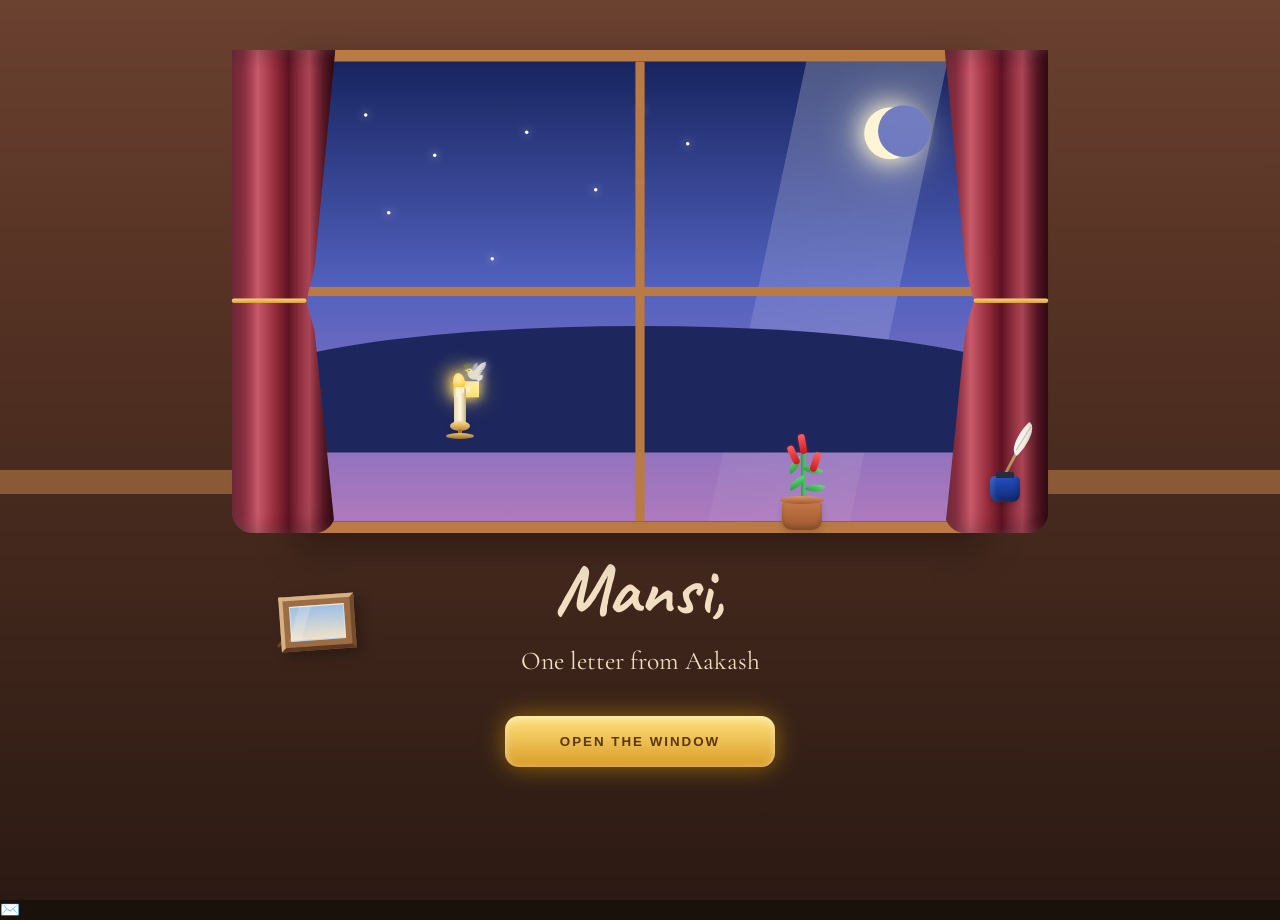
==== index.html @ 3784cd03 "Initial commit" ====
<!DOCTYPE html>
<html lang="en">
<head>
<meta charset="UTF-8">
<meta name="viewport" content="width=device-width, initial-scale=1.0">

<title>Three Letters From Jake</title>

<link rel="preconnect" href="https://fonts.googleapis.com">
<link rel="preconnect" href="https://fonts.gstatic.com" crossorigin>

<link href="https://fonts.googleapis.com/css2?family=Caveat:wght@600&family=Cormorant+Garamond:wght@400;600&display=swap" rel="stylesheet">

<link rel="stylesheet" href="css/style.css">
</head>
<body>

<div class="scene">
    <!-- PHOTO FRAME -->
   <div class="photo-frame">
    <div class="frame-stand"></div>
    <div class="photo"></div>
</div>

    <!-- CHILI PLANT -->
    <div class="chili-plant">

        <div class="pot"></div>

        <div class="stem"></div>

        <div class="leaf leaf1"></div>
        <div class="leaf leaf2"></div>
        <div class="leaf leaf3"></div>
        <div class="leaf leaf4"></div>

        <div class="chili chili1"></div>
        <div class="chili chili2"></div>
        <div class="chili chili3"></div>

    </div>

    <!-- LETTER STACK -->
    <div class="letter-stack">
        <div class="letter l3"></div>
        <div class="letter l2"></div>
        <div class="letter l1"></div>
    </div>

    <div class="window-wrapper">

        <!-- LEFT CURTAIN -->
        <div class="curtain left">
            <div class="fabric"></div>
            <div class="rope"></div>
        </div>

        <!-- WINDOW -->
        <div class="window">

            <div class="sky"></div>

            <div class="moon"></div>

            <div class="moonlight"></div>

            <span class="star s1"></span>
            <span class="star s2"></span>
            <span class="star s3"></span>
            <span class="star s4"></span>
            <span class="star s5"></span>
            <span class="star s6"></span>
            <span class="star s7"></span>
            <span class="star s8"></span>

            <div class="hill"></div>

            <div class="house">
    <div class="roof"></div>
    <div class="window-light"></div>
    <div class="chimney"></div>

   <div class="dove">🕊️</div>
</div>

        </div>

        <!-- RIGHT CURTAIN -->
        <div class="curtain right">
            <div class="fabric"></div>
            <div class="rope"></div>
        </div>

    </div>

    <div class="shelf"></div>

    <div class="candle">
        <div class="flame"></div>
        <div class="wax"></div>
        <div class="candle-holder"></div>
    </div>

    <div class="quill-area">
    <div class="quill-feather"></div>
    <div class="quill-shaft"></div>
    <div class="ink"></div>
</div>

    <div class="content">

        <p><h1>Mansi,</h1></p>

        <p>One letter from Aakash</p>

        <button class="open-btn">
            OPEN THE WINDOW
        </button>

    </div>

</div>
<div class="flying-dove">
    🕊️
    <span class="bird-letter">✉️</span>
</div>

<div class="falling-letter">✉️</div>
    ✉️
</div>
<script src="js/script.js"></script> 
</body>
</html>
---- css/style.css ----
/* ===================================
   RESET
=================================== */

*{
    margin:0;
    padding:0;
    box-sizing:border-box;
}

body{
    min-height:100vh;
    overflow-x:hidden;
    background:#1b110b;
    font-family:'Cormorant Garamond',serif;
}

.scene{
    position:relative;
    min-height:100vh;

    background:
    linear-gradient(
        to bottom,
        #6b4130 0%,
        #533123 35%,
        #2b1a13 100%
    );

    overflow:hidden;
}

/* ===================================
   WINDOW WRAPPER
=================================== */

.window-wrapper{
    position:relative;
    width:min(88vw,600px);
    margin:40px auto 0;
}

.window{
    width:100%;
    height:min(60vh,420px);
}




/* ===================================
   CURTAINS
=================================== */

.curtain{
    position:absolute;
    top:0;
    height:100%;
    width:90px;
    z-index:30;
    pointer-events:none;
}

.curtain.left{
    left:-55px;
}

.curtain.right{
    right:-55px;
}

.fabric{
    position:absolute;
    inset:0;

    border-radius:0 0 18px 18px;

    background:
    linear-gradient(
        90deg,
        #5b0f1f 0%,
        #7c2033 10%,
        #c85a6a 25%,
        #9c3040 40%,
        #5e1322 55%,
        #b94a5c 75%,
        #751f30 90%,
        #4a0d1a 100%
    );

    box-shadow:
        inset 8px 0 12px rgba(255,255,255,.12),
        inset -15px 0 18px rgba(0,0,0,.4);
}

/* Tieback rope */

.rope{
    position:absolute;

    top:52%;
    transform:translateY(-50%);

    width:65px;
    height:4px;

    background:
    linear-gradient(
        to bottom,
        #ffd77a,
        #d79e3c
    );

    border-radius:999px;

    z-index:100;
}

.left .rope{
    right:25px;
}

.right .rope{
    left:25px;
}



/* Create pulled-back shape */

.left .fabric{
    clip-path:polygon(
        0 0,
        100% 0,
        80% 45%,
        72% 52%,
        80% 58%,
        100% 100%,
        0 100%
    );
}

.right .fabric{
    clip-path:polygon(
        0 0,
        100% 0,
        100% 100%,
        0 100%,
        20% 58%,
        28% 52%,
        20% 45%
    );
}


/* ===================================
   WINDOW
=================================== */

.window{
    position:relative;

    width:100%;
    height:min(60vh,420px);

    border:10px solid #b97a44;

    overflow:hidden;

    box-shadow:
        0 10px 30px rgba(0,0,0,.35);
}

.sky{
    position:absolute;
    inset:0;

    background:
    linear-gradient(
        to bottom,
        #17245f,
        #5362c0,
        #ae7abd
    );
}

.window::before{
    content:"";

    position:absolute;
    top:0;
    left:50%;

    width:8px;
    height:100%;

    background:#b97a44;

    transform:translateX(-50%);
    z-index:5;
}

.window::after{
    content:"";

    position:absolute;
    left:0;
    top:50%;

    width:100%;
    height:8px;

    background:#b97a44;

    transform:translateY(-50%);
    z-index:5;
}

/* ===================================
   MOON
=================================== */

.moon{
    position:absolute;

    top:40px;
    right:50px;

    width:45px;
    height:45px;

    border-radius:50%;

    background:#fff2c8;

    box-shadow:
        0 0 20px #fff5c4,
        0 0 40px #fff5c4;
}

.moon::after{
    content:"";

    position:absolute;

    left:12px;
    top:-2px;

    width:45px;
    height:45px;

    border-radius:50%;

    background:#4957af;
}

.moonlight{
    position:absolute;

    top:-20px;
    right:75px;

    width:120px;
    height:130%;

    background:
        linear-gradient(
            to bottom,
            rgba(255,255,255,.25),
            transparent
        );

    transform:rotate(12deg);
}

/* ===================================
   STARS
=================================== */

.star{
    position:absolute;

    width:3px;
    height:3px;

    background:white;

    border-radius:50%;

    box-shadow:0 0 8px white;
}

.s1{top:45px;left:50px;}
.s2{top:80px;left:110px;}
.s3{top:60px;left:190px;}
.s4{top:130px;left:70px;}
.s5{top:110px;left:250px;}
.s6{top:70px;left:330px;}
.s7{top:170px;left:160px;}
.s8{top:40px;left:290px;}

/* ===================================
   HILL
=================================== */

.hill{
    position:absolute;

    bottom:60px;
    left:-10%;

    width:120%;
    height:110px;

    background:#1d275d;

    border-radius:50% 50% 0 0;
}

/* ===================================
   COTTAGE HOUSE
=================================== */

.house{
    position:absolute;

    left:22%;
    bottom:108px;

    width:22px;
    height:16px;

    background:
        linear-gradient(
            to bottom,
            #fff4b6,
            #ffe178
        );

    box-shadow:
        0 0 10px #ffe178,
        0 0 20px rgba(255,225,120,.7);

    z-index:4;
}

/* Roof */

.roof{
    position:absolute;

    left:-3px;
    top:-10px;

    width:0;
    height:0;

    border-left:14px solid transparent;
    border-right:14px solid transparent;
    border-bottom:12px solid #33458f;
}

/* Chimney */

.chimney{
    position:absolute;

    right:2px;
    top:-8px;

    width:4px;
    height:7px;

    background:#5b3a28;
}

/* Window */

.window-light{
    position:absolute;

    left:8px;
    top:5px;

    width:6px;
    height:6px;

    background:#fffef0;

    box-shadow:
        0 0 4px white;
}

.dove{
    position:absolute;

    left:8px;
    top:-18px;

    font-size:18px;

    animation:doveFlap 0.6s ease-in-out infinite;

    transform-origin:center center;

    filter:
        drop-shadow(0 0 4px rgba(255,255,255,.6));
}

@keyframes doveFlap{

    0%,100%{
        transform:
            rotate(-8deg)
            translateY(0px)
            scale(1);
    }

    50%{
        transform:
            rotate(8deg)
            translateY(-2px)
            scale(1.08);
    }
}

@keyframes doveFlap{

    0%,100%{
        transform:
            rotate(-6deg)
            translateY(0px);
    }

    25%{
        transform:
            rotate(6deg)
            translateY(-2px);
    }

    50%{
        transform:
            rotate(-3deg)
            translateY(-4px);
    }

    75%{
        transform:
            rotate(6deg)
            translateY(-2px);
    }
}

/* ===================================
   SHELF
=================================== */

.shelf{
    height:24px;
    width:100%;

    background:#8a5936;
}

/* ===================================
   CANDLE
=================================== */

.candle{
    
    position:absolute;

    left:210px;
    top:45.5%;

    width:28px;
    height:55px;

    z-index:35;
}

/* Flame */

.flame{
    position:absolute;

    left:28px;
    top:-14px;

    width:12px;
    height:18px;

    background:
        radial-gradient(
            circle at 50% 30%,
            #fff8b3,
            #ffcb42 60%,
            #ff8c00 100%
        );

    border-radius:50% 50% 50% 50%;

    transform:rotate(-8deg);

    box-shadow:
        0 0 12px #ffcb42,
        0 0 25px rgba(255,200,50,.8);
}

/* Glow */

.flame::before{
    content:"";

    position:absolute;

    width:36px;
    height:36px;

    left:50%;
    top:50%;

    transform:translate(-50%,-50%);

    border-radius:50%;

    background:rgba(255,220,120,.18);

    filter:blur(8px);
}

/* Wick */

.flame::after{
    content:"";

    position:absolute;

    bottom:-4px;
    left:50%;

    width:2px;
    height:5px;

    background:#342013;

    transform:translateX(-50%);
}

/* Candle Body */

.wax{
    position:absolute;

    left:29px;
    top:0;

    width:12px;
    height:40px;

    background:
        linear-gradient(
            to right,
            #e7d7af,
            #fff8dd 50%,
            #d6c18d
        );

    border-radius:4px;

    box-shadow:
        inset -2px 0 3px rgba(0,0,0,.08);
}

/* Melted wax */
.wax::before{
    content:"";

    position:absolute;

    left:2px;
    top:0;

    width:3px;
    height:10px;

    background:#fff3ce;

    border-radius:0 0 4px 4px;
}

.wax::after{
    content:"";

    position:absolute;

    right:2px;
    top:0;

    width:2px;
    height:6px;

    background:#fff3ce;

    border-radius:0 0 3px 3px;
}
/* ===================================
   CANDLE HOLDER
=================================== */

.candle-holder{
    position:absolute;

    left:25px;
    top:34px;

    width:20px;
    height:10px;

    background:
        linear-gradient(
            to bottom,
            #ffde95,
            #ba8730
        );

    border-radius:50%;

    z-index:1;

    box-shadow:
        0 2px 4px rgba(0,0,0,.15);
}

/* Cup where candle sits */

.candle-holder::before{
    content:"";

    position:absolute;

    left:8px;
    top:8px;

    width:4px;
    height:8px;

    background:#a77625;

    border-radius:2px;
}

/* Stem */
.candle-holder::after{
    content:"";

    position:absolute;

    left:-4px;
    top:12px;

    width:28px;
    height:6px;

    background:
        linear-gradient(
            to bottom,
            #e5c373,
            #9b6b22
        );

    border-radius:50%;
}

/* ===================================
   QUILL & INK
=================================== */

.quill-area{
    position:absolute;

    right:5%;
    top:48%;

    width:85px;
    height:70px;
}

/* Feather */

.quill-feather{
    position:absolute;

    right:-5px;
    top:0;
    z-index:2;

    width:34px;
    height:14px;

    background:
        linear-gradient(
            135deg,
            #ffffff 0%,
            #f7f3ed 40%,
            #e7ded3 100%
        );

    border-radius:100% 10% 100% 10%;

    transform:rotate(-48deg);

    box-shadow:
        inset -2px -1px 3px rgba(0,0,0,.08),
        0 1px 2px rgba(0,0,0,.05);
}

/* Main vein */

.quill-feather::before{
    content:"";

    position:absolute;

    left:4px;
    top:50%;

    width:28px;
    height:1px;

    background:#c8beb2;

    transform:
        translateY(-50%)
        rotate(-10deg);
}

/* Shaft */

.quill-shaft{
    position:absolute;

    right:23px;
    top:12px;

    width:3px;
    height:40px;

    background:
        linear-gradient(
            to bottom,
            #cfaa73,
            #9f7445
        );

    border-radius:2px;

    transform:rotate(28deg);

    box-shadow:
        0 0 2px rgba(0,0,0,.15);
}

/* Gold ferrule */

.quill-shaft::before{
    content:"";

    position:absolute;

    top:-4px;
    left:-3px;

    width:9px;
    height:6px;

    background:
        linear-gradient(
            to bottom,
            #ffe8a6,
            #d9b25a
        );

    border-radius:4px;
}

/* Ink bottle */

.ink{
    position:absolute;

    right:15px;
    bottom:0;

    width:30px;
    height:26px;

    background:
        linear-gradient(
            to bottom,
            #264fc1 0%,
            #16358a 70%,
            #10245f 100%
        );

    border-radius:5px 5px 8px 8px;

    box-shadow:
        inset 4px 0 4px rgba(255,255,255,.12),
        inset -4px 0 4px rgba(0,0,0,.15),
        0 2px 6px rgba(0,0,0,.2);
}

.ink::before{
    content:"";

    position:absolute;

    top:-4px;
    left:6px;

    width:18px;
    height:6px;

    background:#282c40;

    border-radius:2px 2px 0 0;
}

/* ==========================
   PHOTO FRAME
========================== */

.photo-frame{
    position:absolute;

    left:10px;
    bottom:330px; 

    width:75px;
    height:55px;
left:32px;
    transform:rotate(-4deg);

    z-index:4;
}

/* Stand */

.frame-stand{
    position:absolute;

    width:16px;
    height:3px;

    background:#6f4529;

    left:-6px;
    bottom:10px;

    transform:rotate(-45deg);

    border-radius:2px;

    z-index:1;
}

/* Frame */

.photo{
    position:absolute;

    inset:0;

    z-index:2;

    background:#9c6c43;

    border-top:4px solid #d7b084;
    border-left:4px solid #d7b084;
    border-right:4px solid #744b2d;
    border-bottom:4px solid #5d3923;

    box-shadow:
        6px 6px 14px rgba(0,0,0,.25);
}

/* Picture */

.photo::before{
    content:"";

    position:absolute;

    top:6px;
    left:6px;
    right:6px;
    bottom:6px;

    background:
    linear-gradient(
        to bottom,
        #9cc0e5,
        #f0e1c9
    );

    border:1px solid rgba(255,255,255,.35);
}

/* Glass reflection */

.photo::after{
    content:"";

    position:absolute;

    top:6px;
    left:10px;

    width:12px;
    height:calc(100% - 12px);

    background:rgba(255,255,255,.18);

    transform:skewX(-20deg);
}


/* ===================================
   CHILI PLANT
=================================== */

.chili-plant{
    position:absolute;

    left:250px;
    top:295px;

    width:70px;
    height:100px;

    z-index:20;
}

/* Pot */

.pot{
    position:absolute;

    bottom:0;
    left:12px;

    width:40px;
    height:30px;

    background:
        linear-gradient(
            to bottom,
            #c97a48,
            #9b592f
        );

    border-radius:6px 6px 10px 10px;

    box-shadow:
        inset 0 -4px 4px rgba(0,0,0,.15),
        0 3px 6px rgba(0,0,0,.15);
}

.pot::before{
    content:"";

    position:absolute;

    top:-4px;
    left:-2px;

    width:44px;
    height:8px;

    border-radius:50%;

    background:
        linear-gradient(
            to bottom,
            #dd9365,
            #a05b30
        );
}

/* Stem */

.stem{
    position:absolute;

    left:31px;
    bottom:22px;

    width:4px;
    height:58px;
    z-index:-1;

    background:
        linear-gradient(
            to right,
            #2f9d49,
            #53c46a
        );

    border-radius:4px;
}

/* Leaves */

.leaf{
    position:absolute;

    width:18px;
    height:10px;

    background:
        linear-gradient(
            to bottom,
            #5edc72,
            #2f9d49
        );

    border-radius:100% 0 100% 0;
}

.leaf1{
    left:16px;
    bottom:60px;
    transform:rotate(-35deg);
}

.leaf2{
    left:34px;
    bottom:55px;
    transform:rotate(35deg);
}

.leaf3{
    left:18px;
    bottom:42px;
    transform:rotate(-20deg);
}

.leaf4{
    left:36px;
    bottom:37px;
    transform:rotate(20deg);
}

/* Chilis */

.chili{
    position:absolute;

    width:7px;
    height:20px;

    border-radius:20px;

    background:
        linear-gradient(
            to bottom,
            #ff5f5f,
            #c71822
        );

    box-shadow:
        0 0 4px rgba(255,80,80,.2);
}

.chili1{
    left:20px;
    bottom:65px;

    transform:rotate(-25deg);
}

.chili2{
    left:42px;
    bottom:58px;

    transform:rotate(18deg);
}

.chili3{
    left:29px;
    bottom:76px;

    transform:rotate(-10deg);
}

/* ===================================
   CONTENT
=================================== */

.content{
    text-align:center;
    /* color:rgb(70, 68, 68); */
     color:#f2dfc1;

    padding-top:80px;
}

.content h1{
    font-family:'Caveat',cursive;
    font-size:clamp(3rem,7vw,4.5rem);
}

.content p{
    margin-top:10px;

    color:#f2dfc1;

    font-size:clamp(1.15rem,2vw,1.7rem);
}

/* ===================================
   BUTTON
=================================== */

.open-btn{
    margin-top:40px;

    padding:18px 55px;

    border:none;
    border-radius:14px;

    cursor:pointer;

    color:#5b3600;

    font-weight:bold;
    letter-spacing:2px;

    background:
    linear-gradient(
        to bottom,
        #ffe17d,
        #d99c27
    );

    box-shadow:
        0 0 25px rgba(255,191,0,.45),
        inset 0 2px 8px rgba(255,255,255,.5);

    transition:.3s;
}

.open-btn:hover{
    transform:translateY(-3px);
}

/* ===================================
   MOBILE
=================================== */

@media (max-width:768px){

    .window-wrapper{
        width:92vw;
    }

    .window{
        height:42vh;
    }

      .curtain{
        width:55px;
    }

    .curtain.left{
        left:-20px;
    }

    .curtain.right{
        right:-20px;
    }

    .rope{
        width:65px;
    }

    .left .rope{
    right:15px;
}

.right .rope{
    left:15px;
}

    .content{
        padding-top:60px;
        padding-left:20px;
        padding-right:20px;
    }

    .open-btn{
        width:85%;
        max-width:300px;
        padding:16px;
    }

    .candle{
        left:4%;
    }

    .quill-area{
        right:4%;
    }
}

/* ============================
   DESKTOP ONLY
============================ */

@media (min-width: 1200px){

    .window-wrapper{
        transform:scale(1.15);
        transform-origin:top center;
        margin-top:50px;
    }

    /* Props stay close to window */

    .photo-frame{
        left:calc(50% - 360px);
        bottom:250px;
    }

    .candle{
        left:calc(50% - 215px);
        top:43%;
    }

    .chili-plant{
        left:calc(50% + 130px);
        top:430px;
    }

    .quill-area{
        left:calc(50% + 310px);
        right:auto;
        top:48%;
    }

    .content{
        padding-top:40px;
    }
}

/* ==========================
   FLYING DOVE
========================== */
.flying-dove{
    position:absolute;

    left:180px;
    top:180px;

    font-size:40px;

    opacity:0;

    z-index:999;

    pointer-events:none;
}

/* Letter carried by bird */

.bird-letter{
    position:absolute;

    right:40px;
    top:15px;

    font-size:18px;

    transform:rotate(12deg);

    transition:opacity .3s ease;
}

.falling-letter{
    position:absolute;

    left:50%;
    top:260px;

    transform:translateX(-50%);

    font-size:40px;

    opacity:0;

    z-index:998;
}

.fly{
    animation:doveFly 4s forwards;
}

.drop{
    animation:letterDrop 1.5s forwards;
}

.fade-letter{
    animation:letterFade 1s forwards;
}

.fly-in{
    animation:doveFlyIn 2s forwards;
}

.fly-out{
    animation:doveFlyOut 2.2s forwards;
}

/* ==========================
   LETTER
========================== */

.falling-letter{
    position:absolute;

    left:50%;
    top:300px;

    transform:translateX(-50%);

    font-size:40px;

    opacity:0;

    z-index:999;
}

/* Bird flight */

.fly{
    animation:doveFly 3s ease-in-out forwards;
}


@keyframes doveFlyIn{

    0%{
        opacity:1;

        transform:
            translate(-350px,-120px)
            scale(.7)
            rotate(-10deg);
    }

    100%{
        opacity:1;

        transform:
            translate(0,0)
            scale(1);
    }
}

@keyframes doveFlyOut{

    0%{
        opacity:1;

        transform:
            translate(0,0)
            scale(1);
    }

    100%{
        opacity:1;

        transform:
            translate(-380px,-220px)
            scale(.7)
            rotate(-15deg);
    }
}

/* Letter drop */

.drop{
    animation:letterDrop 1.8s ease forwards;
}

@keyframes doveFly{

    0%{
        opacity:1;
        transform:
            translate(0,0)
            scale(.8);
    }

    50%{
        opacity:1;
        transform:
            translate(150px,90px)
            scale(1);
    }

    100%{
        opacity:1;
        transform:
            translate(350px,250px)
            scale(1.1);
    }
}

@keyframes letterDrop{

    0%{
        opacity:1;

        transform:
            translateX(-50%)
            translateY(0)
            rotate(0deg);
    }

    100%{
        opacity:1;

        transform:
            translateX(-50%)
            translateY(130px)
            rotate(15deg);
    }
}

.fade-letter{
    animation:fadeLetter 1s forwards;
}

@keyframes fadeLetter{

    from{
        opacity:1;
    }

    to{
        opacity:0;
    }
}

@keyframes letterFade{

    from{
        opacity:1;
    }

    to{
        opacity:0;
    }
}

@keyframes letterDrop{

    0%{
        opacity:1;
        transform:
            translate(-50%,0)
            rotate(0deg);
    }

    100%{
        opacity:1;
        transform:
            translate(-50%,130px)
            rotate(10deg);
    }
}
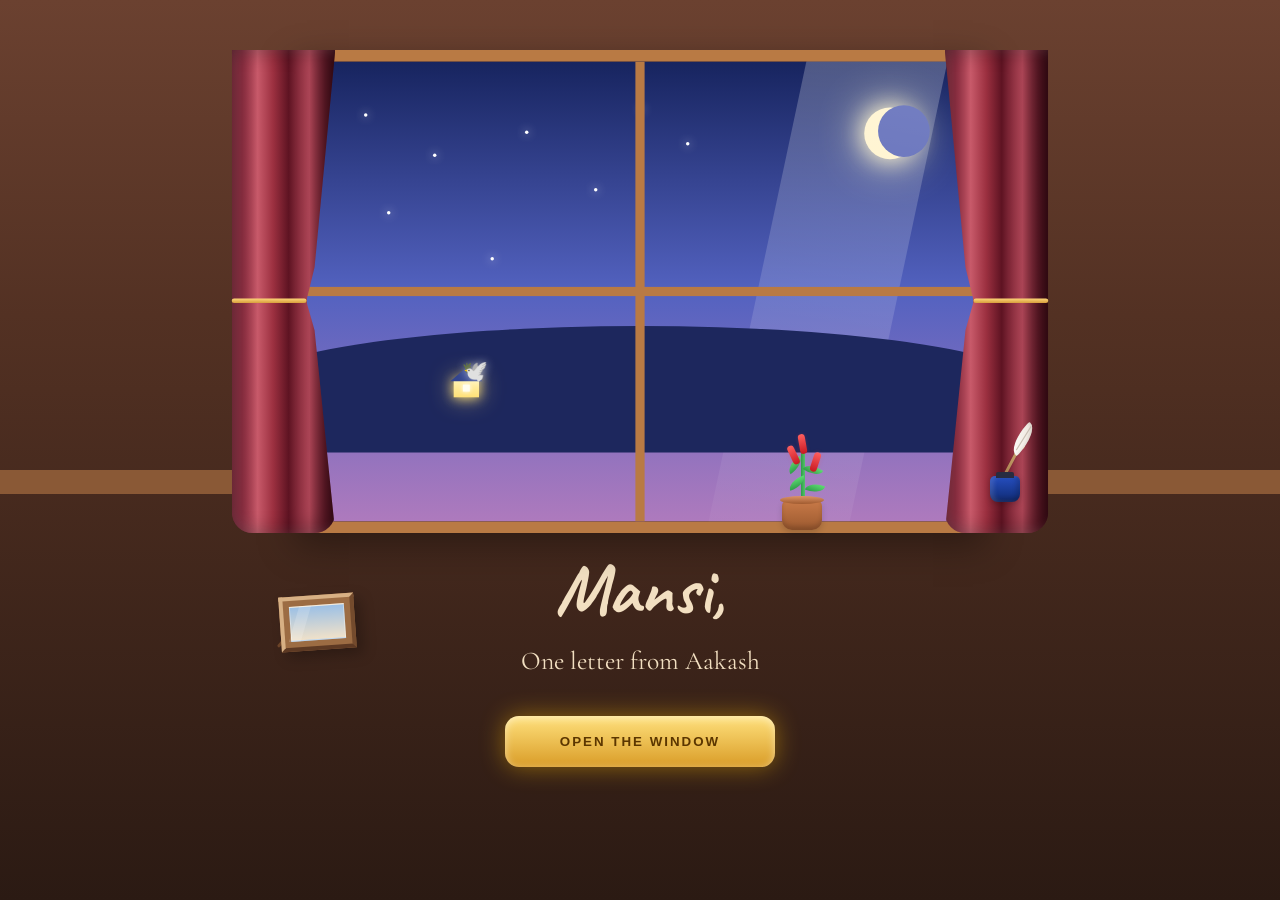
==== commit 25bd5ef2: "Initial commi" ====
--- a/index.html
+++ b/index.html
@@ -95,11 +95,11 @@
 
     <div class="shelf"></div>
 
-    <div class="candle">
+    <!-- <div class="candle">
         <div class="flame"></div>
         <div class="wax"></div>
         <div class="candle-holder"></div>
-    </div>
+    </div> -->
 
     <div class="quill-area">
     <div class="quill-feather"></div>
@@ -126,7 +126,7 @@
 </div>
 
 <div class="falling-letter">✉️</div>
-    ✉️
+    
 </div>
 <script src="js/script.js"></script> 
 </body>
